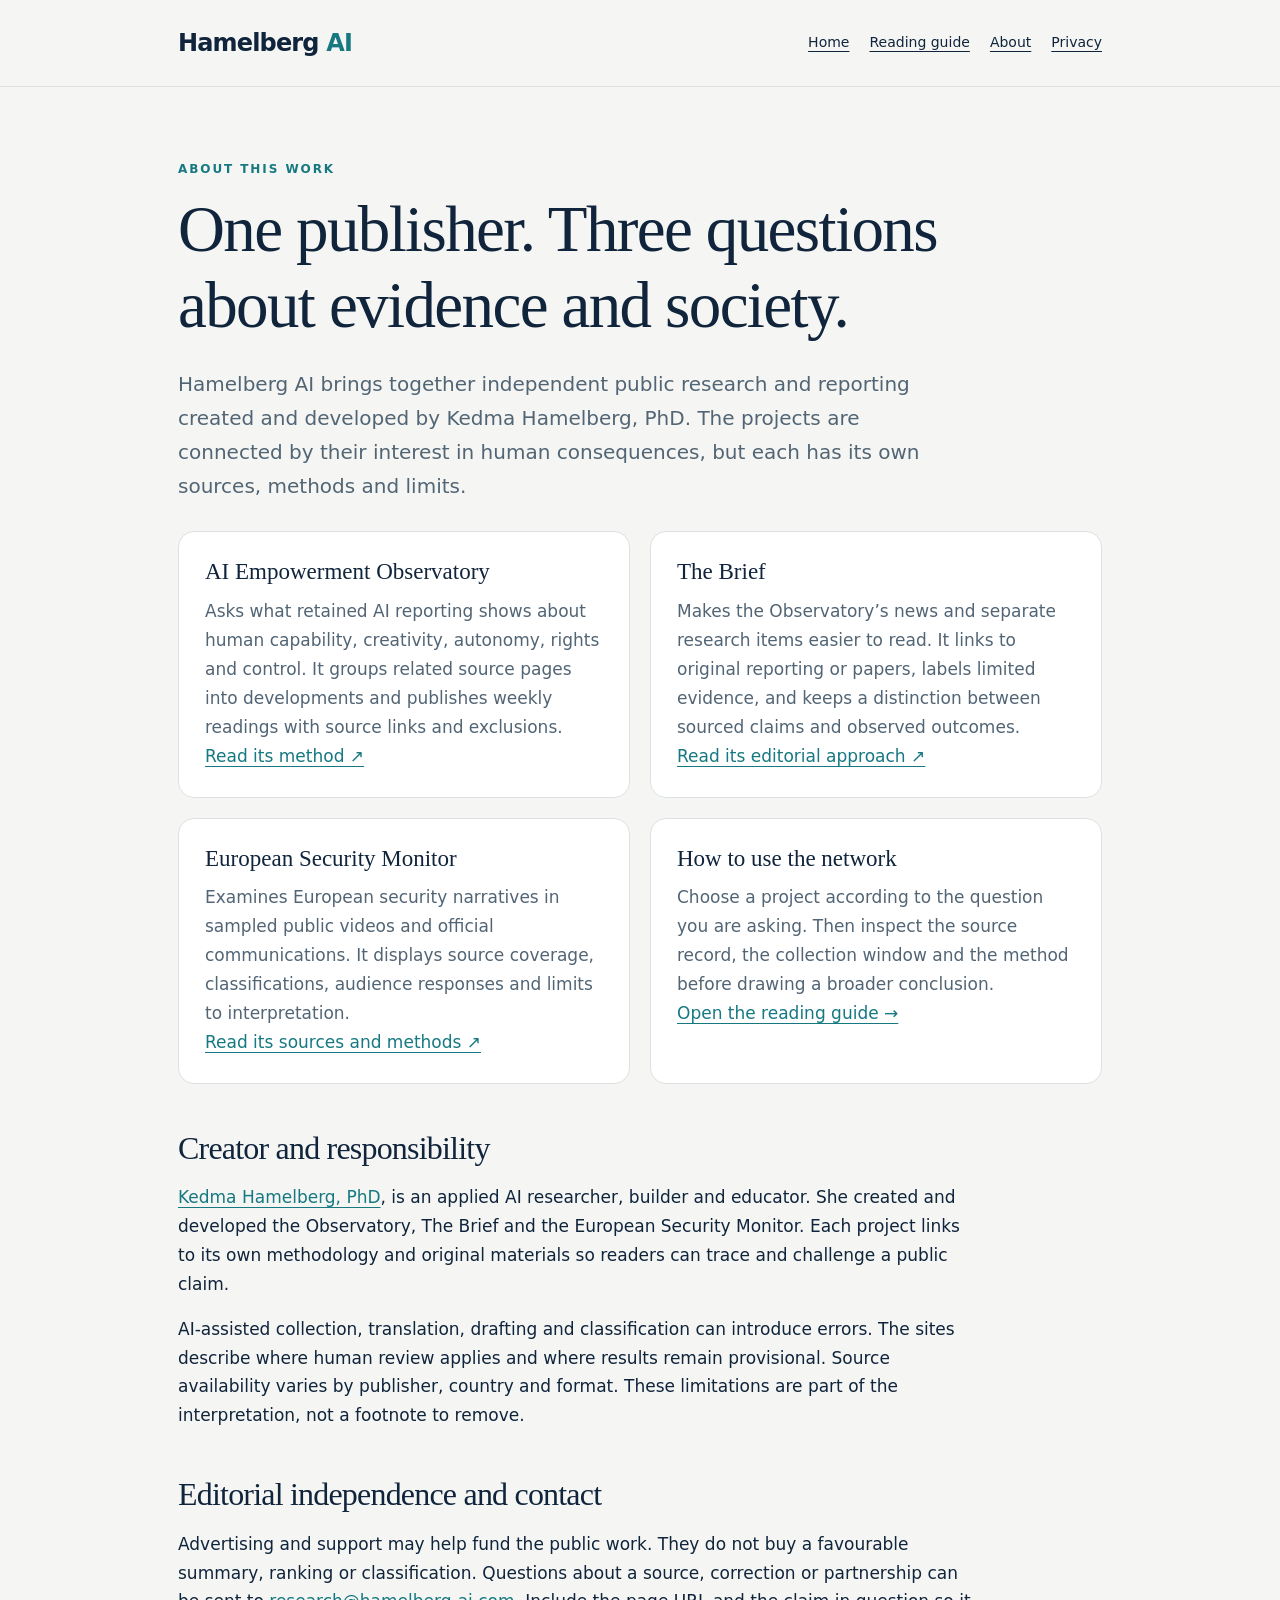
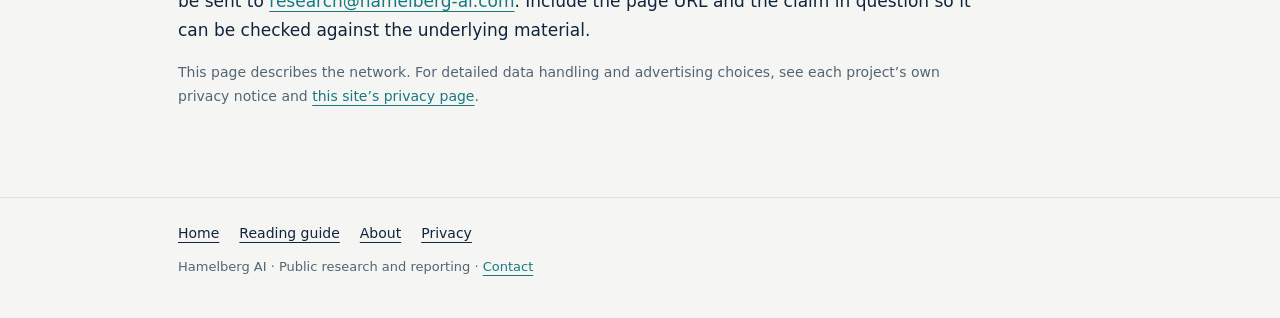
==== about/index.html @ 6d1ebdd1 "Add project publisher and editorial details" ====
<!doctype html>
<html lang="en"><head><meta charset="utf-8"><meta name="viewport" content="width=device-width,initial-scale=1"><title>About the projects and publisher | Hamelberg AI</title><meta name="description" content="Meet Kedma Hamelberg and learn how the Observatory, Brief and European Security Monitor differ in purpose, evidence and editorial responsibility."><meta name="google-adsense-account" content="ca-pub-5170234738371400"><meta name="robots" content="index,follow,max-image-preview:large"><link rel="canonical" href="https://hamelberg-ai.com/about/"><link rel="icon" href="/favicon.svg" type="image/svg+xml"><link rel="stylesheet" href="/content.css"></head>
<body><a class="skip" href="#main">Skip to content</a><header><div class="wrap"><a class="wordmark" href="/">Hamelberg<span> AI</span></a><nav aria-label="Site navigation"><a href="/">Home</a><a href="/guide/">Reading guide</a><a href="/about/" aria-current="page">About</a><a href="/privacy/">Privacy</a></nav></div></header>
<main id="main" class="wrap"><p class="eyebrow">About this work</p><h1>One publisher. Three questions about evidence and society.</h1><p class="intro">Hamelberg AI brings together independent public research and reporting created and developed by Kedma Hamelberg, PhD. The projects are connected by their interest in human consequences, but each has its own sources, methods and limits.</p>
<div class="grid"><article><h3>AI Empowerment Observatory</h3><p>Asks what retained AI reporting shows about human capability, creativity, autonomy, rights and control. It groups related source pages into developments and publishes weekly readings with source links and exclusions.</p><p><a href="https://observatory.hamelberg-ai.com/methodology/">Read its method ↗</a></p></article><article><h3>The Brief</h3><p>Makes the Observatory’s news and separate research items easier to read. It links to original reporting or papers, labels limited evidence, and keeps a distinction between sourced claims and observed outcomes.</p><p><a href="https://brief.hamelberg-ai.com/about/">Read its editorial approach ↗</a></p></article><article><h3>European Security Monitor</h3><p>Examines European security narratives in sampled public videos and official communications. It displays source coverage, classifications, audience responses and limits to interpretation.</p><p><a href="https://monitor.hamelberg-ai.com/research.html">Read its sources and methods ↗</a></p></article><article><h3>How to use the network</h3><p>Choose a project according to the question you are asking. Then inspect the source record, the collection window and the method before drawing a broader conclusion.</p><p><a href="/guide/">Open the reading guide →</a></p></article></div>
<div class="prose"><h2>Creator and responsibility</h2><p><a href="https://kedmahamelberg.com/">Kedma Hamelberg, PhD</a>, is an applied AI researcher, builder and educator. She created and developed the Observatory, The Brief and the European Security Monitor. Each project links to its own methodology and original materials so readers can trace and challenge a public claim.</p><p>AI-assisted collection, translation, drafting and classification can introduce errors. The sites describe where human review applies and where results remain provisional. Source availability varies by publisher, country and format. These limitations are part of the interpretation, not a footnote to remove.</p><h2>Editorial independence and contact</h2><p>Advertising and support may help fund the public work. They do not buy a favourable summary, ranking or classification. Questions about a source, correction or partnership can be sent to <a href="mailto:research@hamelberg-ai.com">research@hamelberg-ai.com</a>. Include the page URL and the claim in question so it can be checked against the underlying material.</p><p class="small">This page describes the network. For detailed data handling and advertising choices, see each project’s own privacy notice and <a href="/privacy/">this site’s privacy page</a>.</p></div></main><footer><div class="wrap"><nav aria-label="Footer"><a href="/">Home</a><a href="/guide/">Reading guide</a><a href="/about/">About</a><a href="/privacy/">Privacy</a></nav>Hamelberg AI · Public research and reporting · <a href="mailto:research@hamelberg-ai.com">Contact</a></div></footer></body></html>
---- content.css ----
:root{color-scheme:light;--ink:#10243c;--teal:#167981;--muted:#526575;--line:#dce2e2;--paper:#f5f6f3}*{box-sizing:border-box}body{margin:0;background:var(--paper);color:var(--ink);font:17px/1.7 system-ui,-apple-system,BlinkMacSystemFont,"Segoe UI",sans-serif}a{color:var(--teal);text-underline-offset:4px}a:focus-visible{outline:3px solid #dfad52;outline-offset:5px}.wrap{max-width:980px;margin:auto;padding:0 28px}.skip{position:absolute;left:20px;top:-100px;background:white;padding:8px}.skip:focus{top:10px}header{border-bottom:1px solid var(--line)}header .wrap{display:flex;align-items:center;justify-content:space-between;gap:22px;min-height:86px}.wordmark{font-size:24px;font-weight:800;letter-spacing:-.035em;color:var(--ink);text-decoration:none}.wordmark span{color:var(--teal)}nav{display:flex;gap:20px;flex-wrap:wrap;font-size:14px}nav a{color:var(--ink)}main{padding-top:60px!important;padding-bottom:72px!important}.eyebrow{color:var(--teal);font-size:12px;font-weight:750;letter-spacing:.16em;text-transform:uppercase}h1,h2{font-family:Georgia,serif;font-weight:500;letter-spacing:-.025em;line-height:1.17}h1{font-size:clamp(39px,6vw,65px);max-width:820px;margin:12px 0 24px}h2{font-size:32px;margin:46px 0 12px}h3{font:500 23px/1.25 Georgia,serif;margin:0 0 10px}.intro{font-size:20px;color:var(--muted);max-width:780px}.prose{max-width:800px}.prose p{margin:16px 0}.prose ul{padding-left:24px}.prose li{margin:10px 0}.panel{background:white;border:1px solid var(--line);padding:27px;border-radius:16px;margin:30px 0}.panel h2{margin-top:0}.grid{display:grid;grid-template-columns:1fr 1fr;gap:20px;margin:28px 0}.grid article{background:white;border:1px solid var(--line);padding:26px;border-radius:16px}.grid p{color:var(--muted);margin:0}.small{font-size:14px;color:var(--muted)}footer{border-top:1px solid var(--line);padding:24px 0 40px;color:var(--muted);font-size:13px}footer nav{margin-bottom:10px}@media(max-width:700px){header .wrap{align-items:flex-start;flex-direction:column;padding-top:19px;padding-bottom:18px}main{padding-top:40px!important}.grid{grid-template-columns:1fr}}
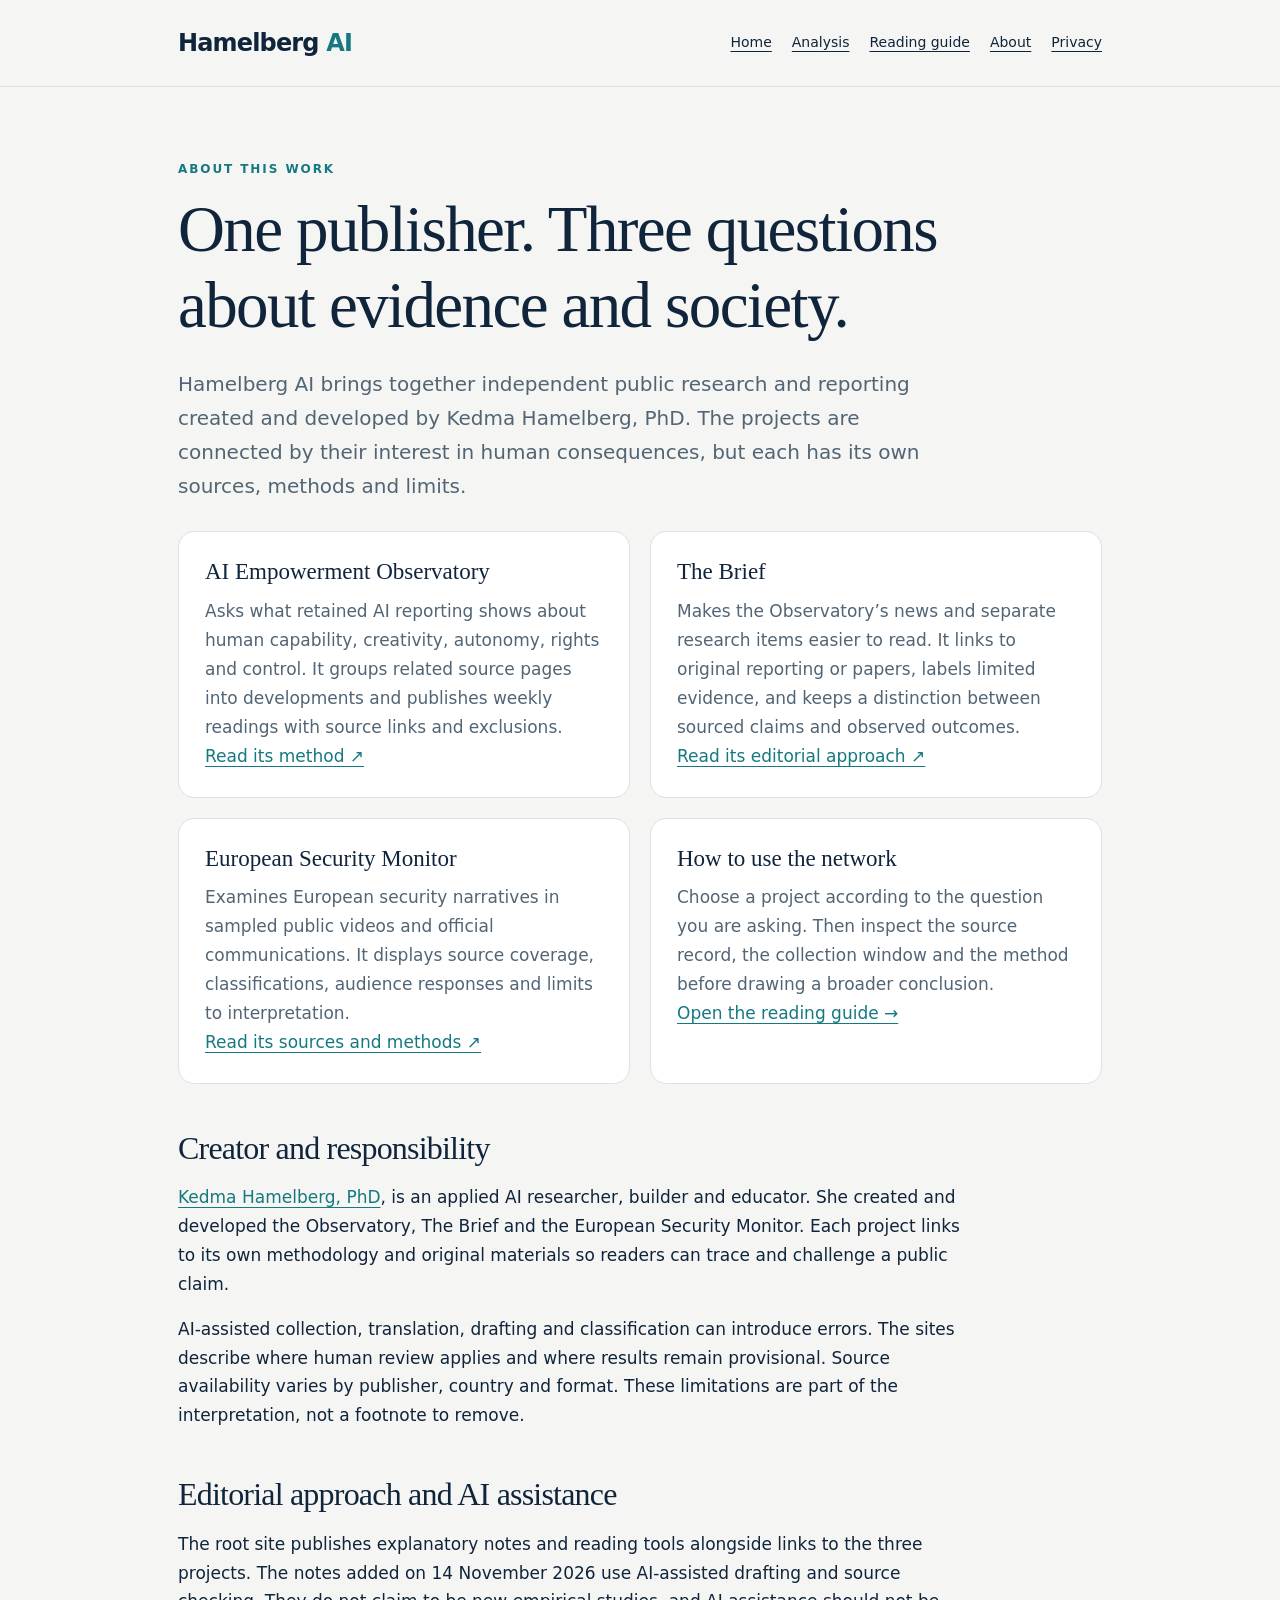
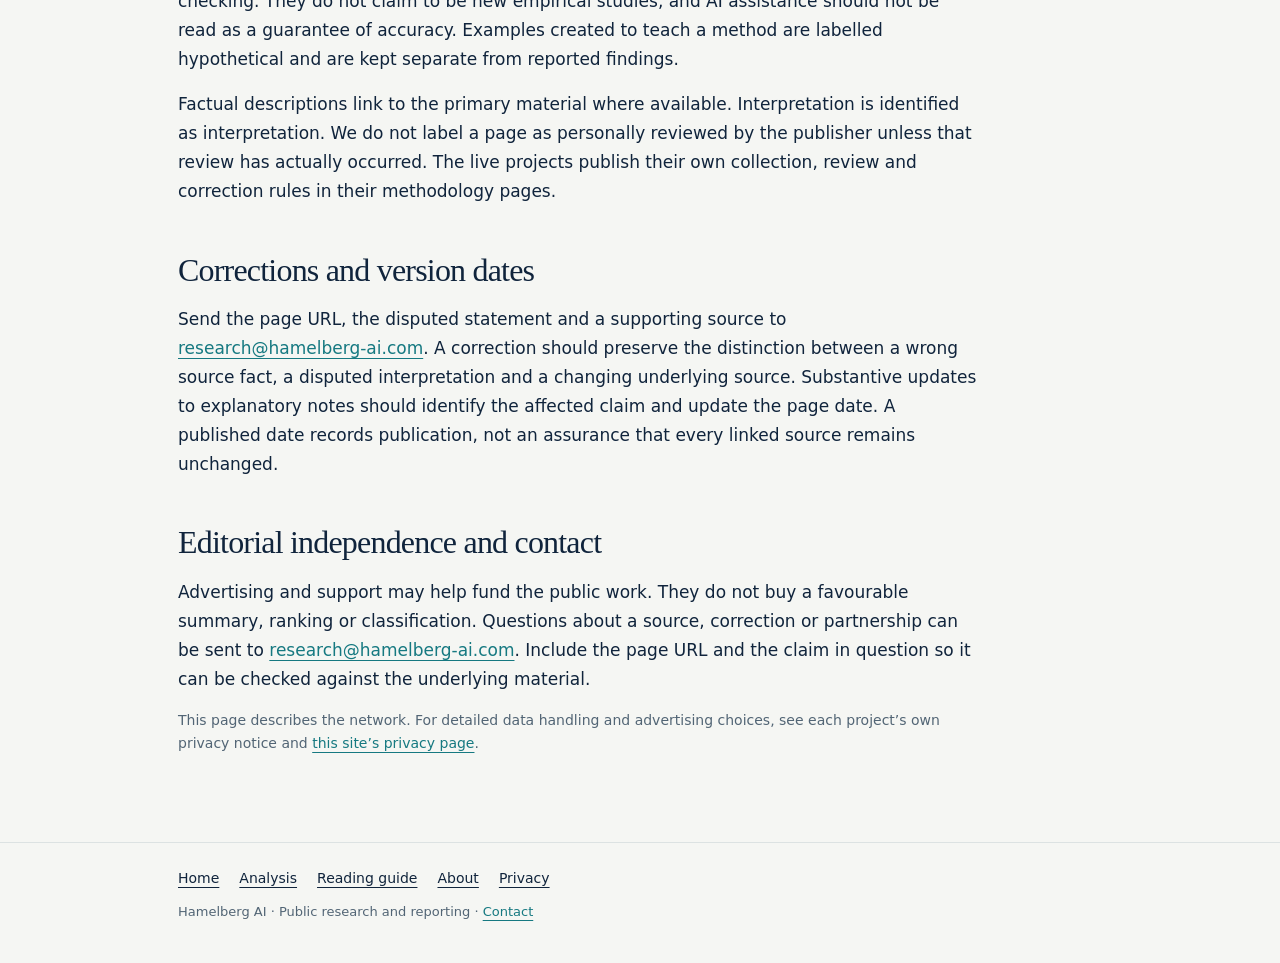
==== commit a4cf6dc7: "Clarify editorial responsibility, AI assistance and corrections" ====
--- a/about/index.html
+++ b/about/index.html
@@ -1,6 +1,6 @@
 <!doctype html>
-<html lang="en"><head><meta charset="utf-8"><meta name="viewport" content="width=device-width,initial-scale=1"><title>About the projects and publisher | Hamelberg AI</title><meta name="description" content="Meet Kedma Hamelberg and learn how the Observatory, Brief and European Security Monitor differ in purpose, evidence and editorial responsibility."><meta name="google-adsense-account" content="ca-pub-5170234738371400"><meta name="robots" content="index,follow,max-image-preview:large"><link rel="canonical" href="https://hamelberg-ai.com/about/"><link rel="icon" href="/favicon.svg" type="image/svg+xml"><link rel="stylesheet" href="/content.css"></head>
-<body><a class="skip" href="#main">Skip to content</a><header><div class="wrap"><a class="wordmark" href="/">Hamelberg<span> AI</span></a><nav aria-label="Site navigation"><a href="/">Home</a><a href="/guide/">Reading guide</a><a href="/about/" aria-current="page">About</a><a href="/privacy/">Privacy</a></nav></div></header>
+<html lang="en"><head><meta charset="utf-8"><meta name="viewport" content="width=device-width,initial-scale=1"><title>About the projects and publisher | Hamelberg AI</title><meta name="description" content="Meet Kedma Hamelberg and learn how the Observatory, Brief and European Security Monitor differ in purpose, evidence and editorial responsibility."><meta name="google-adsense-account" content="ca-pub-5706650912346516"><meta name="robots" content="index,follow,max-image-preview:large"><link rel="canonical" href="https://hamelberg-ai.com/about/"><link rel="icon" href="/favicon.svg" type="image/svg+xml"><link rel="stylesheet" href="/content.css"></head>
+<body><a class="skip" href="#main">Skip to content</a><header><div class="wrap"><a class="wordmark" href="/">Hamelberg<span> AI</span></a><nav aria-label="Site navigation"><a href="/">Home</a><a href="/analysis/">Analysis</a><a href="/guide/">Reading guide</a><a href="/about/" aria-current="page">About</a><a href="/privacy/">Privacy</a></nav></div></header>
 <main id="main" class="wrap"><p class="eyebrow">About this work</p><h1>One publisher. Three questions about evidence and society.</h1><p class="intro">Hamelberg AI brings together independent public research and reporting created and developed by Kedma Hamelberg, PhD. The projects are connected by their interest in human consequences, but each has its own sources, methods and limits.</p>
 <div class="grid"><article><h3>AI Empowerment Observatory</h3><p>Asks what retained AI reporting shows about human capability, creativity, autonomy, rights and control. It groups related source pages into developments and publishes weekly readings with source links and exclusions.</p><p><a href="https://observatory.hamelberg-ai.com/methodology/">Read its method ↗</a></p></article><article><h3>The Brief</h3><p>Makes the Observatory’s news and separate research items easier to read. It links to original reporting or papers, labels limited evidence, and keeps a distinction between sourced claims and observed outcomes.</p><p><a href="https://brief.hamelberg-ai.com/about/">Read its editorial approach ↗</a></p></article><article><h3>European Security Monitor</h3><p>Examines European security narratives in sampled public videos and official communications. It displays source coverage, classifications, audience responses and limits to interpretation.</p><p><a href="https://monitor.hamelberg-ai.com/research.html">Read its sources and methods ↗</a></p></article><article><h3>How to use the network</h3><p>Choose a project according to the question you are asking. Then inspect the source record, the collection window and the method before drawing a broader conclusion.</p><p><a href="/guide/">Open the reading guide →</a></p></article></div>
-<div class="prose"><h2>Creator and responsibility</h2><p><a href="https://kedmahamelberg.com/">Kedma Hamelberg, PhD</a>, is an applied AI researcher, builder and educator. She created and developed the Observatory, The Brief and the European Security Monitor. Each project links to its own methodology and original materials so readers can trace and challenge a public claim.</p><p>AI-assisted collection, translation, drafting and classification can introduce errors. The sites describe where human review applies and where results remain provisional. Source availability varies by publisher, country and format. These limitations are part of the interpretation, not a footnote to remove.</p><h2>Editorial independence and contact</h2><p>Advertising and support may help fund the public work. They do not buy a favourable summary, ranking or classification. Questions about a source, correction or partnership can be sent to <a href="mailto:research@hamelberg-ai.com">research@hamelberg-ai.com</a>. Include the page URL and the claim in question so it can be checked against the underlying material.</p><p class="small">This page describes the network. For detailed data handling and advertising choices, see each project’s own privacy notice and <a href="/privacy/">this site’s privacy page</a>.</p></div></main><footer><div class="wrap"><nav aria-label="Footer"><a href="/">Home</a><a href="/guide/">Reading guide</a><a href="/about/">About</a><a href="/privacy/">Privacy</a></nav>Hamelberg AI · Public research and reporting · <a href="mailto:research@hamelberg-ai.com">Contact</a></div></footer></body></html>
+<div class="prose"><h2>Creator and responsibility</h2><p><a href="https://kedmahamelberg.com/">Kedma Hamelberg, PhD</a>, is an applied AI researcher, builder and educator. She created and developed the Observatory, The Brief and the European Security Monitor. Each project links to its own methodology and original materials so readers can trace and challenge a public claim.</p><p>AI-assisted collection, translation, drafting and classification can introduce errors. The sites describe where human review applies and where results remain provisional. Source availability varies by publisher, country and format. These limitations are part of the interpretation, not a footnote to remove.</p><h2 id="editorial">Editorial approach and AI assistance</h2><p>The root site publishes explanatory notes and reading tools alongside links to the three projects. The notes added on 14 November 2026 use AI-assisted drafting and source checking. They do not claim to be new empirical studies, and AI assistance should not be read as a guarantee of accuracy. Examples created to teach a method are labelled hypothetical and are kept separate from reported findings.</p><p>Factual descriptions link to the primary material where available. Interpretation is identified as interpretation. We do not label a page as personally reviewed by the publisher unless that review has actually occurred. The live projects publish their own collection, review and correction rules in their methodology pages.</p><h2>Corrections and version dates</h2><p>Send the page URL, the disputed statement and a supporting source to <a href="mailto:research@hamelberg-ai.com">research@hamelberg-ai.com</a>. A correction should preserve the distinction between a wrong source fact, a disputed interpretation and a changing underlying source. Substantive updates to explanatory notes should identify the affected claim and update the page date. A published date records publication, not an assurance that every linked source remains unchanged.</p><h2>Editorial independence and contact</h2><p>Advertising and support may help fund the public work. They do not buy a favourable summary, ranking or classification. Questions about a source, correction or partnership can be sent to <a href="mailto:research@hamelberg-ai.com">research@hamelberg-ai.com</a>. Include the page URL and the claim in question so it can be checked against the underlying material.</p><p class="small">This page describes the network. For detailed data handling and advertising choices, see each project’s own privacy notice and <a href="/privacy/">this site’s privacy page</a>.</p></div></main><footer><div class="wrap"><nav aria-label="Footer"><a href="/">Home</a><a href="/analysis/">Analysis</a><a href="/guide/">Reading guide</a><a href="/about/">About</a><a href="/privacy/">Privacy</a></nav>Hamelberg AI · Public research and reporting · <a href="mailto:research@hamelberg-ai.com">Contact</a></div></footer></body></html>
--- a/content.css
+++ b/content.css
@@ -1 +1,3 @@
 :root{color-scheme:light;--ink:#10243c;--teal:#167981;--muted:#526575;--line:#dce2e2;--paper:#f5f6f3}*{box-sizing:border-box}body{margin:0;background:var(--paper);color:var(--ink);font:17px/1.7 system-ui,-apple-system,BlinkMacSystemFont,"Segoe UI",sans-serif}a{color:var(--teal);text-underline-offset:4px}a:focus-visible{outline:3px solid #dfad52;outline-offset:5px}.wrap{max-width:980px;margin:auto;padding:0 28px}.skip{position:absolute;left:20px;top:-100px;background:white;padding:8px}.skip:focus{top:10px}header{border-bottom:1px solid var(--line)}header .wrap{display:flex;align-items:center;justify-content:space-between;gap:22px;min-height:86px}.wordmark{font-size:24px;font-weight:800;letter-spacing:-.035em;color:var(--ink);text-decoration:none}.wordmark span{color:var(--teal)}nav{display:flex;gap:20px;flex-wrap:wrap;font-size:14px}nav a{color:var(--ink)}main{padding-top:60px!important;padding-bottom:72px!important}.eyebrow{color:var(--teal);font-size:12px;font-weight:750;letter-spacing:.16em;text-transform:uppercase}h1,h2{font-family:Georgia,serif;font-weight:500;letter-spacing:-.025em;line-height:1.17}h1{font-size:clamp(39px,6vw,65px);max-width:820px;margin:12px 0 24px}h2{font-size:32px;margin:46px 0 12px}h3{font:500 23px/1.25 Georgia,serif;margin:0 0 10px}.intro{font-size:20px;color:var(--muted);max-width:780px}.prose{max-width:800px}.prose p{margin:16px 0}.prose ul{padding-left:24px}.prose li{margin:10px 0}.panel{background:white;border:1px solid var(--line);padding:27px;border-radius:16px;margin:30px 0}.panel h2{margin-top:0}.grid{display:grid;grid-template-columns:1fr 1fr;gap:20px;margin:28px 0}.grid article{background:white;border:1px solid var(--line);padding:26px;border-radius:16px}.grid p{color:var(--muted);margin:0}.small{font-size:14px;color:var(--muted)}footer{border-top:1px solid var(--line);padding:24px 0 40px;color:var(--muted);font-size:13px}footer nav{margin-bottom:10px}@media(max-width:700px){header .wrap{align-items:flex-start;flex-direction:column;padding-top:19px;padding-bottom:18px}main{padding-top:40px!important}.grid{grid-template-columns:1fr}}
+
+.table-scroll{overflow-x:auto;margin:28px 0}table{border-collapse:collapse;width:100%;background:white}caption{text-align:left;font-size:14px;color:var(--muted);margin-bottom:12px}th,td{padding:12px;text-align:left;border-bottom:1px solid var(--line)}thead th{background:#e7eeee}dt{font-weight:750;margin-top:20px}dd{margin:5px 0 18px}.prose a{overflow-wrap:anywhere}.small{line-height:1.6}
